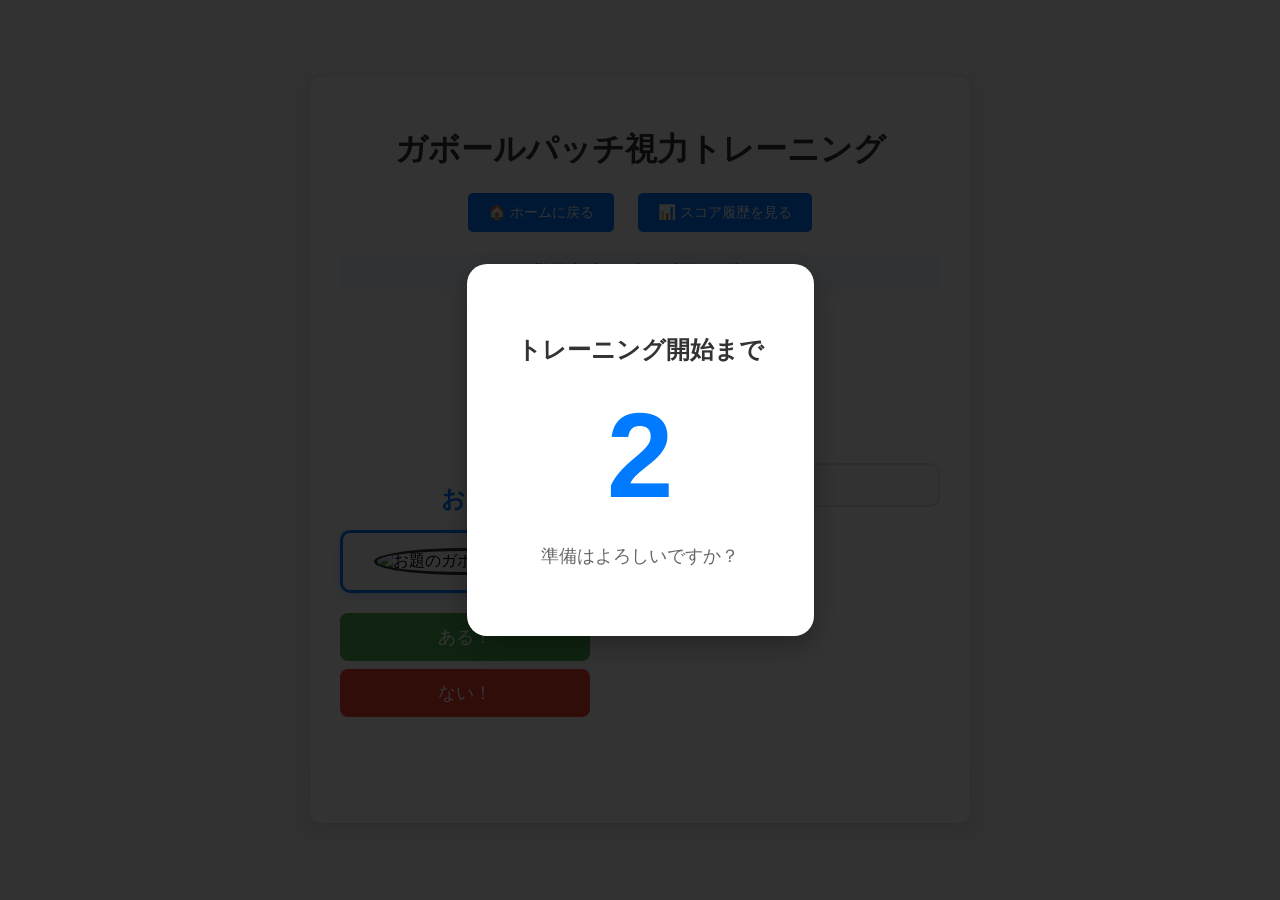
==== game.html @ 8fbe5a4f "Initial commit: Gabor patch eye trainer (PC + VR) Add existing project files (HTML/CSS/JS game, VR m" ====
<!DOCTYPE html>
<html lang="ja">
<head>
    <meta charset="UTF-8">
    <meta name="viewport" content="width=device-width, initial-scale=1.0">
    <title>ガボールパッチ・アイ・トレーナー - ゲーム</title>
    <link rel="stylesheet" href="style.css">
</head>
<body>
    <div id="container">
        <h1>ガボールパッチ視力トレーニング</h1>
        
        <div class="navigation">
            <a href="index.html" class="nav-button">🏠 ホームに戻る</a>
            <a href="results.html" class="nav-button">📊 スコア履歴を見る</a>
        </div>
        
        <div class="difficulty-info">
            <p>難易度: <span id="difficulty-info">初級 (制限時間: 10秒)</span></p>
        </div>
        
        <!-- カウントダウン表示 -->
        <div id="countdown-overlay" class="countdown-overlay hidden">
            <div class="countdown-content">
                <h2>トレーニング開始まで</h2>
                <div id="countdown-number">3</div>
                <p>準備はよろしいですか？</p>
            </div>
        </div>
        
        <div id="score-display">
            <p>現在のスコア: <span id="current-score">0</span> / <span id="max-questions">10</span></p>
            <p>残り問題数: <span id="question-count">10</span></p>
            <p>制限時間: <span id="time-remaining">10</span>秒</p>
            <p>総クリアタイム: <span id="total-time">0.0</span>秒</p>
        </div>

        <!-- ゲームメインエリア（横並びレイアウト） -->
        <div id="game-main-area">
            <!-- お題表示エリア -->
            <div id="target-area">
                <h2>お題</h2>
                <div id="target-display">
                    <img id="target-gabor-image" src="" alt="お題のガボールパッチ" class="target-image">
                </div>
                <div id="answer-buttons">
                    <button id="btn-yes">ある！</button>
                    <button id="btn-no">ない！</button>
                </div>
                <p id="feedback"></p>
            </div>

            <!-- 9個の画像表示エリア -->
            <div id="gabor-area">
            </div>
        </div>

        <div id="control-panel" class="hidden">
            <!-- デバッグ情報表示（開発用） -->
            <div id="debug-info" style="margin-top: 20px; padding: 10px; background: #f0f0f0; border-radius: 5px; font-size: 0.8em;">
                <p><strong>デバッグ情報:</strong></p>
                <p>お題画像: <span id="debug-target">-</span></p>
                <p>お題存在: <span id="debug-present">-</span></p>
                <p>表示画像一覧: <span id="debug-images">-</span></p>
            </div>
        </div>

        <div id="result-area" class="hidden">
            <h2>トレーニング終了！</h2>
            <p id="final-score">あなたのスコア: 0 / 10</p>
            <p id="final-time">総クリアタイム: 0.0秒</p>
            <p id="final-grade" class="grade">評価: C</p>
            <button onclick="restartGame()">もう一度挑戦する</button>
            <a href="index.html" class="nav-button">ホームに戻る</a>
        </div>
    </div>

    <script src="script.js"></script>
</body>
</html>
---- style.css ----
body {
    font-family: 'Arial', sans-serif;
    display: flex;
    justify-content: center;
    align-items: center;
    min-height: 100vh;
    margin: 0;
    background-color: #f4f4f9;
}

#container {
    background: #fff;
    padding: 30px;
    border-radius: 10px;
    box-shadow: 0 4px 15px rgba(0, 0, 0, 0.1);
    text-align: center;
    width: 90%;
    max-width: 600px;
}

h1 {
    color: #333;
}

/* ナビゲーション */
.navigation {
    margin: 20px 0;
    text-align: center;
}

.nav-button {
    padding: 10px 20px;
    margin: 0 10px;
    background-color: #007bff;
    color: white;
    border: none;
    border-radius: 5px;
    cursor: pointer;
    text-decoration: none;
    display: inline-block;
    font-size: 0.9em;
}

.nav-button:hover {
    background-color: #0056b3;
}

.reset-button {
    background-color: #dc3545 !important;
    border: 2px solid #dc3545;
    transition: all 0.3s ease;
}

.vr-nav-button {
    background-color: #6f42c1;
}

.vr-nav-button:hover {
    background-color: #59339d;
}

.reset-button:hover {
    background-color: #c82333 !important;
    border-color: #bd2130;
    transform: translateY(-1px);
    box-shadow: 0 4px 8px rgba(220, 53, 69, 0.3);
}

/* 難易度表示 */
.difficulty-info {
    background: #f0f8ff;
    padding: 10px;
    border-radius: 5px;
    margin: 10px 0;
}

/* 難易度選択カード */
.difficulty-cards {
    display: flex;
    gap: 20px;
    justify-content: center;
    flex-wrap: wrap;
    margin: 20px 0;
}

.difficulty-card {
    background: white;
    border: 3px solid #ddd;
    border-radius: 15px;
    padding: 25px;
    min-width: 180px;
    cursor: pointer;
    transition: all 0.3s ease;
    box-shadow: 0 4px 15px rgba(0,0,0,0.1);
    position: relative;
    /* ボタンとしてのスタイルを追加 */
    font-family: inherit;
    outline: none;
    text-align: center;
}

.difficulty-card:hover {
    transform: translateY(-8px);
    box-shadow: 0 8px 25px rgba(0,0,0,0.2);
}

.difficulty-card:active {
    transform: translateY(-3px);
    box-shadow: 0 4px 15px rgba(0,0,0,0.15);
}

.difficulty-card.beginner {
    border-color: #28a745;
}

.difficulty-card.beginner:hover {
    background-color: #f8fff9;
    border-color: #20c997;
}

.difficulty-card.intermediate {
    border-color: #ffc107;
}

.difficulty-card.intermediate:hover {
    background-color: #fffdf0;
    border-color: #e0a800;
}

.difficulty-card.advanced {
    border-color: #dc3545;
}

.difficulty-card.advanced:hover {
    background-color: #fff5f5;
    border-color: #c82333;
}

.difficulty-card h3 {
    margin: 0 0 10px 0;
    color: #333;
}

.difficulty-card p {
    margin: 5px 0;
    color: #666;
    font-size: 0.9em;
}

.start-text {
    margin-top: 15px;
    padding: 8px 16px;
    background: linear-gradient(135deg, #667eea 0%, #764ba2 100%);
    color: white;
    border-radius: 20px;
    font-weight: bold;
    font-size: 0.9em;
    transition: all 0.3s ease;
}

/* スタート画面 */
.start-container {
    text-align: center;
}

.game-description {
    background: #f8f9fa;
    border: 1px solid #007bff;
    border-radius: 8px;
    padding: 10px;
    margin-bottom: 20px;
    text-align: center;
}

/* 結果ページ */
.stats-grid {
    display: grid;
    grid-template-columns: repeat(auto-fit, minmax(200px, 1fr));
    gap: 15px;
    margin: 20px 0;
}

.stat-card {
    background: #f8f9fa;
    padding: 15px;
    border-radius: 8px;
    text-align: center;
    border: 2px solid #e9ecef;
}

.stat-value {
    font-size: 2em;
    font-weight: bold;
    color: #007bff;
}

.stat-label {
    color: #6c757d;
    margin-top: 5px;
}

.chart-container {
    margin: 20px 0;
    padding: 20px;
    background: white;
    border-radius: 10px;
    box-shadow: 0 2px 10px rgba(0,0,0,0.1);
}

.filter-section {
    margin: 20px 0;
    text-align: center;
}

.filter-section select {
    padding: 8px 12px;
    border: 1px solid #ddd;
    border-radius: 5px;
    margin-left: 10px;
}

.no-data {
    text-align: center;
    padding: 40px;
    background: #f8f9fa;
    border-radius: 10px;
    margin: 20px 0;
}

.start-button {
    background-color: #28a745;
    color: white;
    border: none;
    padding: 15px 30px;
    font-size: 1.2em;
    border-radius: 8px;
    cursor: pointer;
    text-decoration: none;
    display: inline-block;
    margin: 10px;
}

.start-button:hover {
    background-color: #218838;
}

.difficulty-info p {
    margin: 0;
    font-weight: bold;
    color: #007bff;
}

/* カウントダウン表示 */
.countdown-overlay {
    position: fixed;
    top: 0;
    left: 0;
    width: 100%;
    height: 100%;
    background: rgba(0, 0, 0, 0.8);
    display: flex;
    justify-content: center;
    align-items: center;
    z-index: 1000;
}

.countdown-content {
    background: white;
    padding: 50px;
    border-radius: 20px;
    text-align: center;
    box-shadow: 0 10px 30px rgba(0, 0, 0, 0.3);
}

.countdown-content h2 {
    color: #333;
    margin-bottom: 20px;
}

#countdown-number {
    font-size: 120px;
    font-weight: bold;
    color: #007bff;
    margin: 20px 0;
    animation: countdown-pulse 1s ease-in-out;
}

@keyframes countdown-pulse {
    0% { transform: scale(1); opacity: 0.5; }
    50% { transform: scale(1.2); opacity: 1; }
    100% { transform: scale(1); opacity: 0.5; }
}

.countdown-content p {
    color: #666;
    font-size: 18px;
    margin-top: 20px;
}

/* ゲームメインエリア（横並びレイアウト） */
#game-main-area {
    display: flex;
    gap: 30px;
    margin: 20px 0;
    align-items: flex-start;
}

/* お題表示エリア */
#target-area {
    flex: 0 0 250px; /* 固定幅250px */
    text-align: center;
}

#target-area h2 {
    color: #007bff;
    margin-bottom: 15px;
    font-size: 1.5em;
}

/* ガボールパッチ表示エリア */
#gabor-area {
    flex: 1; /* 残りのスペースを使用 */
    display: grid;
    /* 3x3のグリッドで均等に配置 */
    grid-template-columns: repeat(3, 1fr); 
    gap: 10px;
    padding: 20px;
    background-color: #f8f9fa;
    border: 2px solid #dee2e6;
    border-radius: 10px;
}

.gabor-patch {
    width: 100%;
    /* アスペクト比を1:1に保つ */
    aspect-ratio: 1 / 1; 
    /* 画像を完全に覆うためにオブジェクトフィットを使用 */
    object-fit: cover; 
    border-radius: 50%; /* パッチを円形にしたい場合 */
}

/* コントロールパネル */
#control-panel {
    margin-top: 20px;
}

/* お題画像のスタイル */
#target-display {
    margin: 15px 0;
    padding: 15px;
    background-color: #f9f9f9;
    border: 3px solid #007bff;
    border-radius: 10px;
    box-shadow: 0 4px 15px rgba(0, 123, 255, 0.2);
}

.target-image {
    width: 150px;
    height: 150px;
    object-fit: cover;
    border-radius: 50%;
    border: 3px solid #333;
}

#answer-buttons {
    margin: 20px 0;
}

#answer-buttons button {
    display: block;
    width: 100%;
    padding: 12px 20px;
    margin: 8px 0;
    font-size: 1.1em;
    cursor: pointer;
    border: none;
    border-radius: 8px;
    transition: all 0.3s ease;
}

#btn-yes {
    background-color: #4CAF50; /* 緑 */
    color: white;
}

#btn-no {
    background-color: #F44336; /* 赤 */
    color: white;
}

#btn-yes:hover, #btn-no:hover {
    opacity: 0.8;
}

/* レスポンシブデザイン */
@media (max-width: 768px) {
    #game-main-area {
        flex-direction: column;
        gap: 20px;
    }
    
    #target-area {
        flex: none;
        width: 100%;
    }
    
    .target-image {
        width: 120px;
        height: 120px;
    }
    
    #answer-buttons {
        display: flex;
        gap: 10px;
    }
    
    #answer-buttons button {
        flex: 1;
        margin: 0;
    }
}

/* 結果表示 */
.hidden {
    display: none;
}

#feedback {
    margin-top: 10px;
    font-weight: bold;
    min-height: 20px; /* 一時的なメッセージ表示用に高さを確保 */
}

/* タイマー表示 */
#time-remaining {
    color: #ff4444;
    font-weight: bold;
    font-size: 1.2em;
}

/* 評価表示 */
.grade {
    font-size: 2em;
    font-weight: bold;
    margin: 15px 0;
}

.grade-A { color: #4CAF50; } /* 緑 */
.grade-B { color: #8BC34A; } /* 薄緑 */
.grade-C { color: #FFC107; } /* 黄 */
.grade-D { color: #FF9800; } /* オレンジ */
.grade-E { color: #F44336; } /* 赤 */
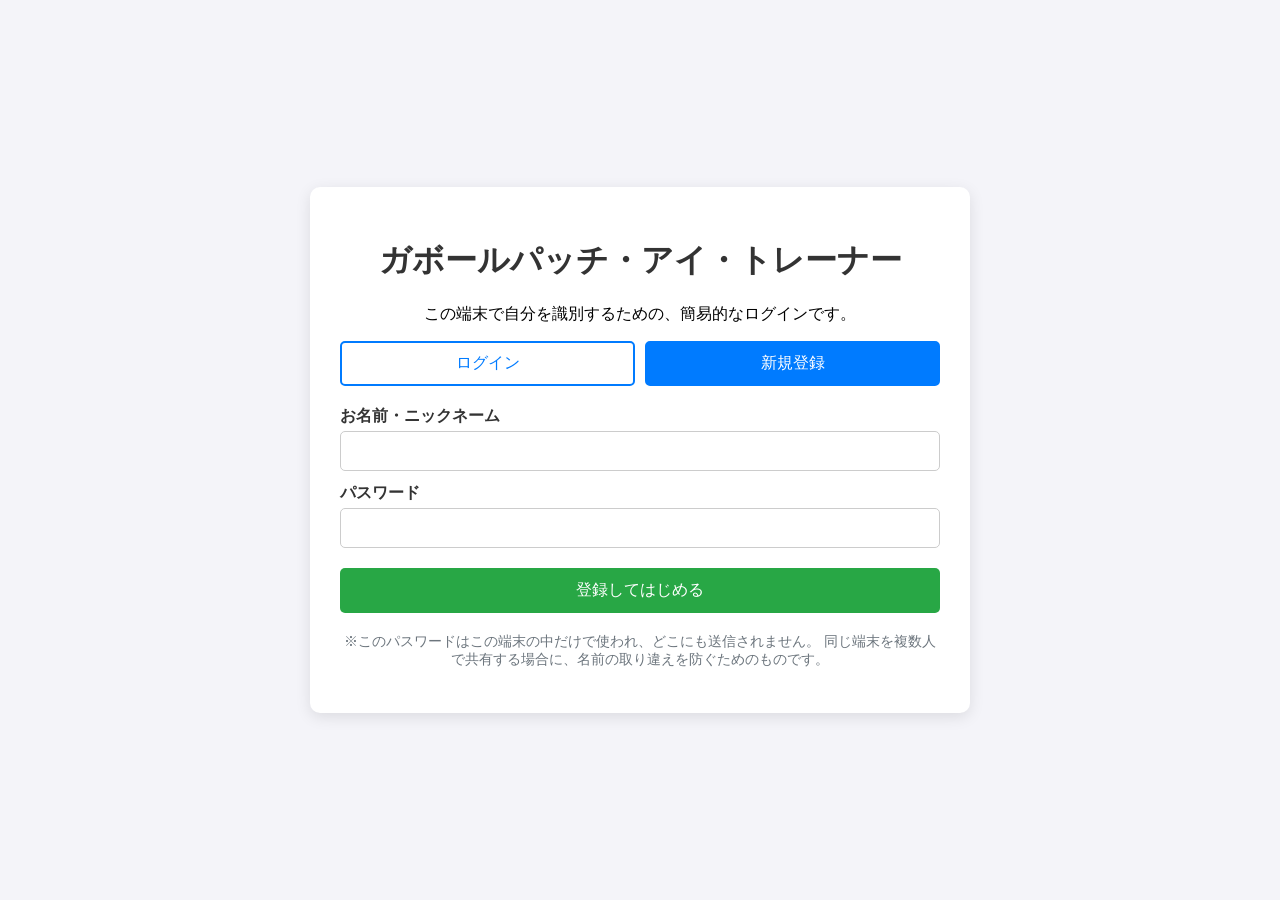
==== commit ad0e535c: "Add a lightweight local login (name + password) to prevent participant mix-ups The previous window.p" ====
--- a/game.html
+++ b/game.html
@@ -75,6 +75,9 @@
         </div>
     </div>
 
+    <script src="auth.js"></script>
+    <script>requireLogin();</script>
+    <script src="score-export.js"></script>
     <script src="script.js"></script>
 </body>
 </html>
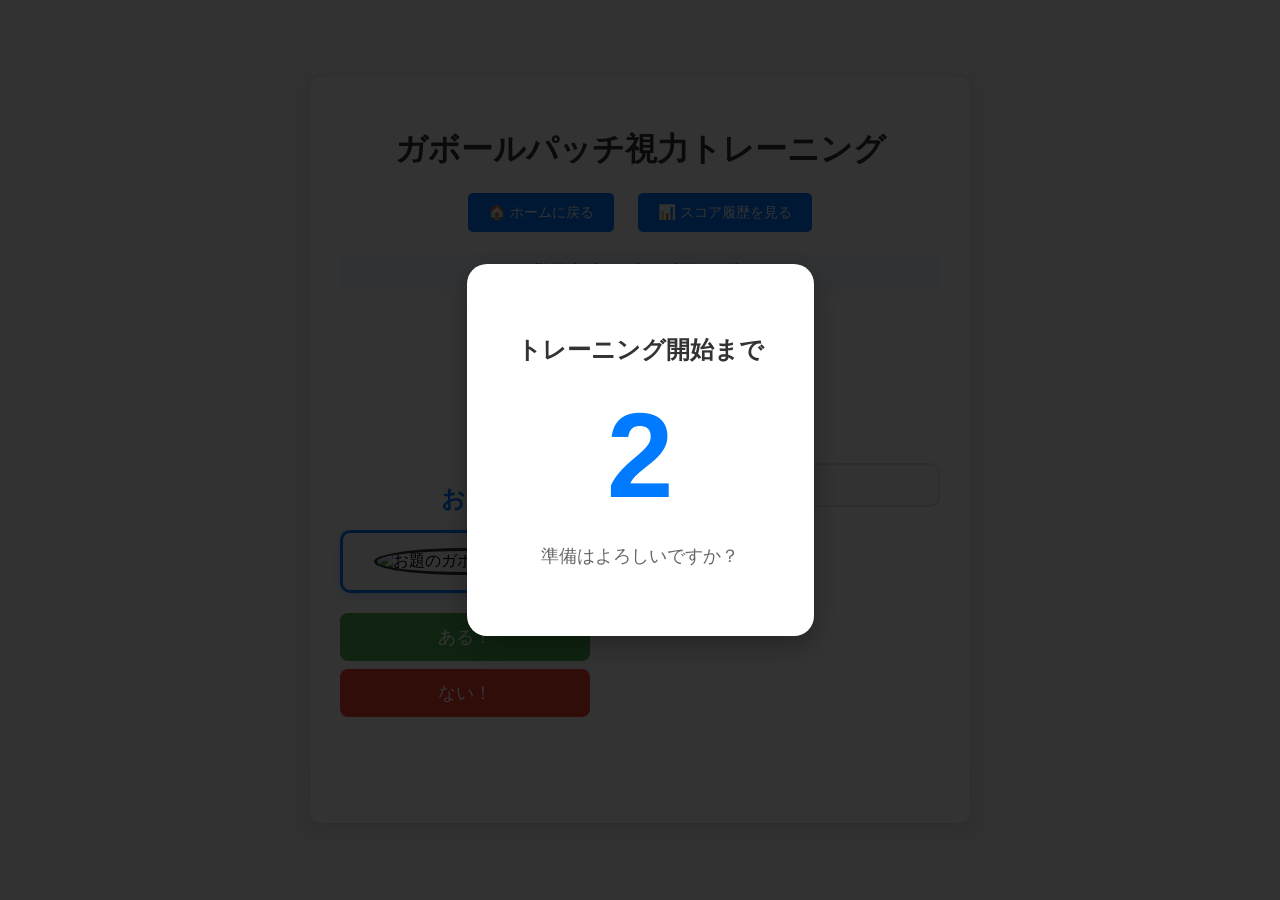
==== commit a47f3764: "Merge pull request #4 from tomi3shota/feature/dynamic-patches-and-dprime Generate Gabor patches dyna" ====
--- a/game.html
+++ b/game.html
@@ -75,8 +75,7 @@
         </div>
     </div>
 
-    <script src="auth.js"></script>
-    <script>requireLogin();</script>
+    <script src="gabor-canvas.js"></script>
     <script src="score-export.js"></script>
     <script src="script.js"></script>
 </body>
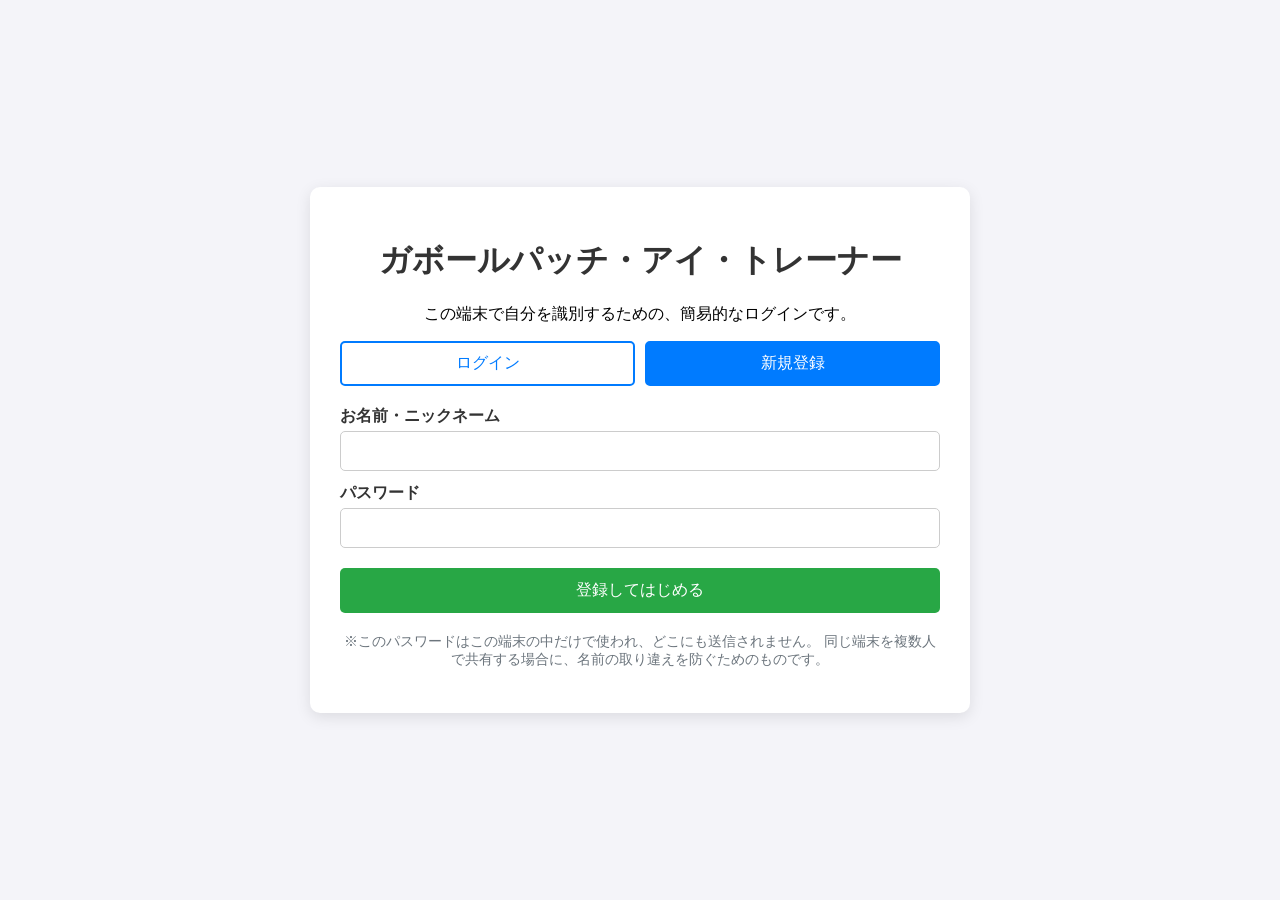
==== commit 6f3f16db: "Merge main into feature/local-login, resolving score-export.js/game.html conflicts Keeps both: compu" ====
--- a/game.html
+++ b/game.html
@@ -75,6 +75,8 @@
         </div>
     </div>
 
+    <script src="auth.js"></script>
+    <script>requireLogin();</script>
     <script src="gabor-canvas.js"></script>
     <script src="score-export.js"></script>
     <script src="script.js"></script>
